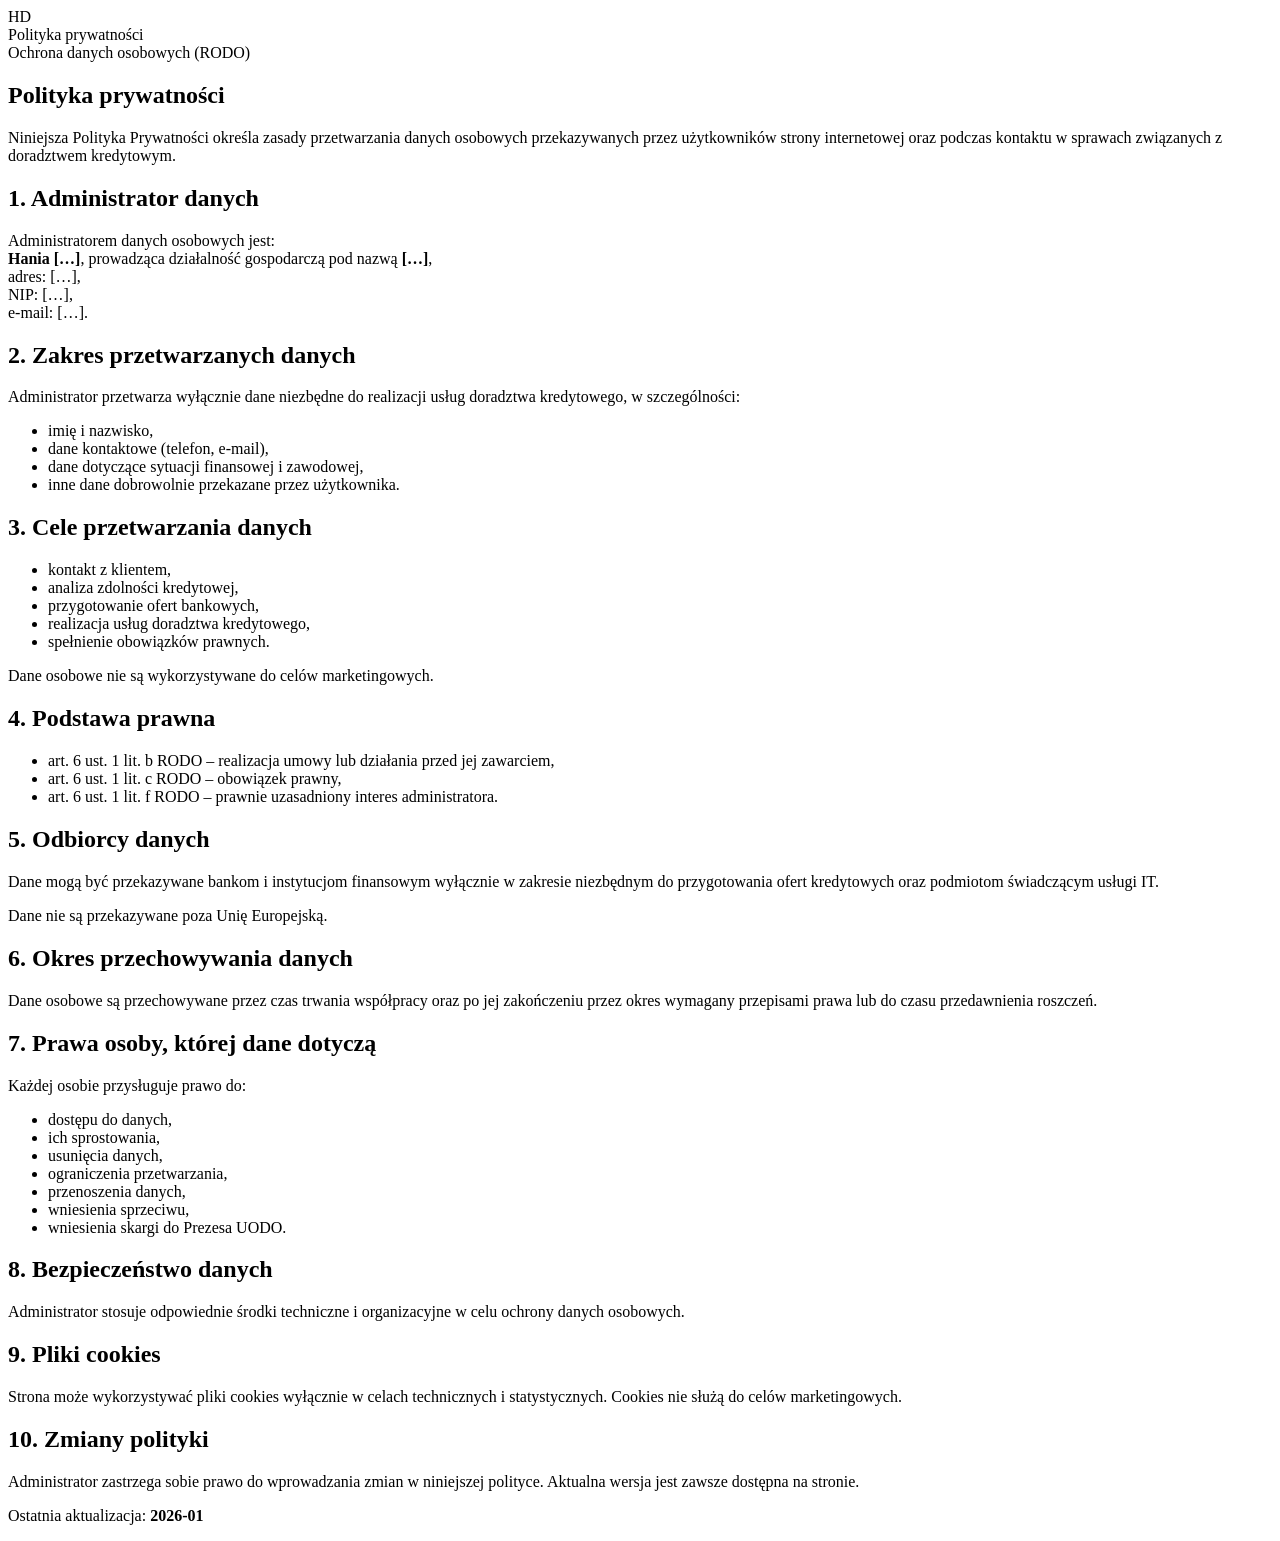
==== polityka-prywatnosci/index.html @ 4ecb26c8 "RODO! Create index.html polityka prywatności" ====
<!doctype html>
<html lang="pl">
<head>
  <meta charset="utf-8" />
  <title>Polityka prywatności</title>
  <meta name="viewport" content="width=device-width, initial-scale=1" />
  <meta name="robots" content="noindex, nofollow" />

  <!-- użyj tego samego CSS co reszta strony -->
  <link rel="stylesheet" href="/assets/style.css" />
</head>
<body>

  <header class="topbar">
    <div class="brand">
      <div class="logo">HD</div>
      <div>
        <div class="title">Polityka prywatności</div>
        <div class="subtitle">Ochrona danych osobowych (RODO)</div>
      </div>
    </div>
  </header>

  <main>
    <div class="shell">
      <section class="paper legal">

        <h1>Polityka prywatności</h1>

        <p>
          Niniejsza Polityka Prywatności określa zasady przetwarzania danych osobowych
          przekazywanych przez użytkowników strony internetowej oraz podczas kontaktu
          w sprawach związanych z doradztwem kredytowym.
        </p>

        <h2>1. Administrator danych</h2>
        <p>
          Administratorem danych osobowych jest:<br />
          <strong>Hania […]</strong>, prowadząca działalność gospodarczą pod nazwą
          <strong>[…]</strong>,<br />
          adres: […],<br />
          NIP: […],<br />
          e-mail: […].
        </p>

        <h2>2. Zakres przetwarzanych danych</h2>
        <p>Administrator przetwarza wyłącznie dane niezbędne do realizacji usług doradztwa kredytowego, w szczególności:</p>
        <ul>
          <li>imię i nazwisko,</li>
          <li>dane kontaktowe (telefon, e-mail),</li>
          <li>dane dotyczące sytuacji finansowej i zawodowej,</li>
          <li>inne dane dobrowolnie przekazane przez użytkownika.</li>
        </ul>

        <h2>3. Cele przetwarzania danych</h2>
        <ul>
          <li>kontakt z klientem,</li>
          <li>analiza zdolności kredytowej,</li>
          <li>przygotowanie ofert bankowych,</li>
          <li>realizacja usług doradztwa kredytowego,</li>
          <li>spełnienie obowiązków prawnych.</li>
        </ul>

        <p>
          Dane osobowe nie są wykorzystywane do celów marketingowych.
        </p>

        <h2>4. Podstawa prawna</h2>
        <ul>
          <li>art. 6 ust. 1 lit. b RODO – realizacja umowy lub działania przed jej zawarciem,</li>
          <li>art. 6 ust. 1 lit. c RODO – obowiązek prawny,</li>
          <li>art. 6 ust. 1 lit. f RODO – prawnie uzasadniony interes administratora.</li>
        </ul>

        <h2>5. Odbiorcy danych</h2>
        <p>
          Dane mogą być przekazywane bankom i instytucjom finansowym wyłącznie
          w zakresie niezbędnym do przygotowania ofert kredytowych oraz podmiotom
          świadczącym usługi IT.
        </p>
        <p>Dane nie są przekazywane poza Unię Europejską.</p>

        <h2>6. Okres przechowywania danych</h2>
        <p>
          Dane osobowe są przechowywane przez czas trwania współpracy oraz po jej zakończeniu
          przez okres wymagany przepisami prawa lub do czasu przedawnienia roszczeń.
        </p>

        <h2>7. Prawa osoby, której dane dotyczą</h2>
        <p>Każdej osobie przysługuje prawo do:</p>
        <ul>
          <li>dostępu do danych,</li>
          <li>ich sprostowania,</li>
          <li>usunięcia danych,</li>
          <li>ograniczenia przetwarzania,</li>
          <li>przenoszenia danych,</li>
          <li>wniesienia sprzeciwu,</li>
          <li>wniesienia skargi do Prezesa UODO.</li>
        </ul>

        <h2>8. Bezpieczeństwo danych</h2>
        <p>
          Administrator stosuje odpowiednie środki techniczne i organizacyjne
          w celu ochrony danych osobowych.
        </p>

        <h2>9. Pliki cookies</h2>
        <p>
          Strona może wykorzystywać pliki cookies wyłącznie w celach technicznych
          i statystycznych. Cookies nie służą do celów marketingowych.
        </p>

        <h2>10. Zmiany polityki</h2>
        <p>
          Administrator zastrzega sobie prawo do wprowadzania zmian w niniejszej polityce.
          Aktualna wersja jest zawsze dostępna na stronie.
        </p>

        <p class="muted small">
          Ostatnia aktualizacja: <strong>2026-01</strong>
        </p>

      </section>
    </div>
  </main>

</body>
</html>
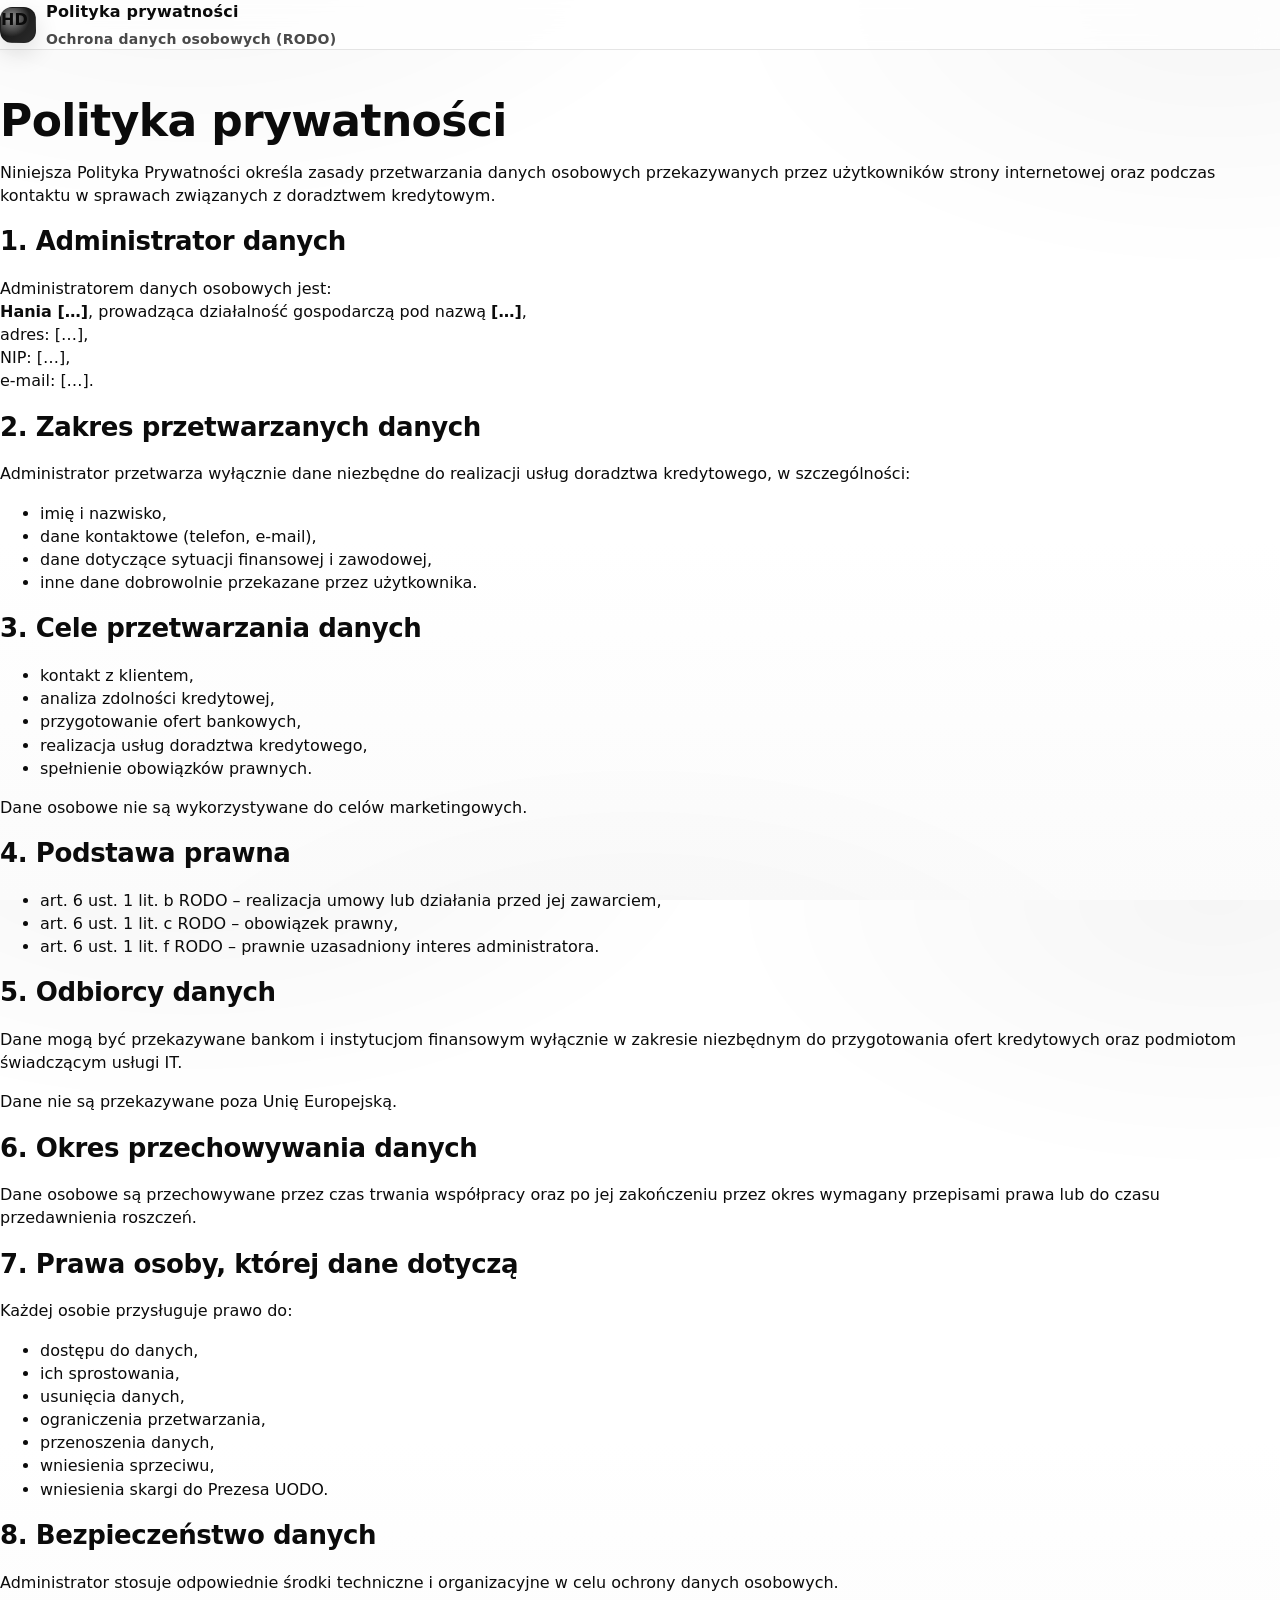
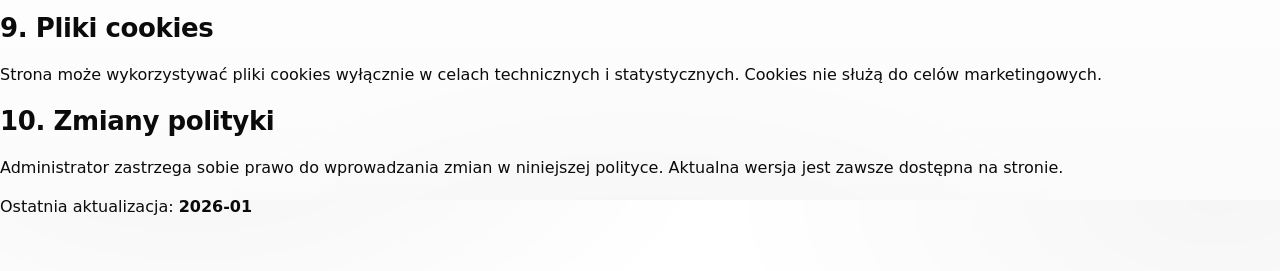
==== commit 9545139c: "Update index.html poprawiona ścieżka do style.css" ====
--- a/polityka-prywatnosci/index.html
+++ b/polityka-prywatnosci/index.html
@@ -7,7 +7,7 @@
   <meta name="robots" content="noindex, nofollow" />
 
   <!-- użyj tego samego CSS co reszta strony -->
-  <link rel="stylesheet" href="/assets/style.css" />
+  <link rel="stylesheet" href="../assets/css/style.css" />
 </head>
 <body>
 
--- a/assets/css/style.css
+++ b/assets/css/style.css
@@ -0,0 +1,520 @@
+:root{
+  --bg: #ffffff;
+  --surface: #ffffff;
+  --surface2: #f7f7f7;
+  --text: #0b0b0b;
+  --muted: #4a4a4a;
+  --line: rgba(0,0,0,.10);
+  --accent: #0b0b0b;      /* czarny akcent */
+  --accent2: #111111;     /* alternatywa akcentu */
+  --shadow: 0 18px 45px rgba(0,0,0,.10);
+  --shadow2: 0 10px 30px rgba(0,0,0,.08);
+  --radius: 18px;
+  --radius2: 26px;
+  --max: 1120px;
+}
+
+* { box-sizing: border-box; }
+html, body { height: 100%; }
+
+body{
+  margin: 0;
+  font-family: ui-sans-serif, system-ui, -apple-system, Segoe UI, Roboto, "Helvetica Neue", Arial, "Noto Sans", "Liberation Sans", sans-serif;
+  color: var(--text);
+  background:
+    radial-gradient(900px 500px at 15% -10%, rgba(0,0,0,.045), transparent 60%),
+    radial-gradient(900px 500px at 95% 0%, rgba(0,0,0,.035), transparent 55%),
+    radial-gradient(1000px 600px at 50% 120%, rgba(0,0,0,.03), transparent 55%),
+    linear-gradient(180deg, #ffffff 0%, #ffffff 60%, #fbfbfb 100%);
+  line-height: 1.45;
+}
+
+a { color: inherit; text-decoration: none; }
+a:hover { text-decoration: underline; }
+
+.container{ max-width: var(--max); margin: 0 auto; padding: 0 20px; }
+.row{ display: grid; gap: 22px; }
+.grid-2{ grid-template-columns: 1.15fr .85fr; }
+.grid-3{ grid-template-columns: repeat(3, 1fr); }
+.grid-4{ grid-template-columns: repeat(4, 1fr); }
+
+@media (max-width: 980px){
+  .grid-2, .grid-3, .grid-4 { grid-template-columns: 1fr; }
+}
+
+/* small helpers */
+.m0{ margin: 0; }
+.mt8{ margin-top: 8px; }
+.mt14{ margin-top: 14px; }
+.mt18{ margin-top: 18px; }
+.mb10{ margin-bottom: 10px; }
+.mb14{ margin-bottom: 14px; }
+.op75{ opacity: .75; }
+.gap12{ gap: 12px; }
+.center{ justify-content: center; }
+
+/* Header */
+header{
+  position: sticky;
+  top: 0;
+  z-index: 50;
+  background: rgba(255,255,255,.75);
+  backdrop-filter: blur(12px);
+  border-bottom: 1px solid var(--line);
+}
+
+.nav{
+  display:flex;
+  align-items:center;
+  justify-content:space-between;
+  padding: 14px 0;
+  gap: 16px;
+}
+
+.brand{
+  display:flex;
+  align-items:center;
+  gap: 10px;
+  font-weight: 800;
+  letter-spacing: .2px;
+}
+
+.logo{
+  width: 36px;
+  height: 36px;
+  border-radius: 12px;
+  background:
+    radial-gradient(circle at 30% 30%, rgba(255,255,255,.55), transparent 55%),
+    linear-gradient(135deg, #111111, #2b2b2b);
+  box-shadow: 0 10px 24px rgba(0,0,0,.12);
+  border: 1px solid rgba(0,0,0,.18);
+}
+
+.brand small{
+  display:block;
+  font-weight: 600;
+  color: var(--muted);
+  margin-top: 1px;
+}
+
+nav ul{
+  list-style:none;
+  display:flex;
+  gap: 14px;
+  padding:0;
+  margin:0;
+  align-items:center;
+  color: var(--muted);
+  font-weight: 650;
+}
+
+nav ul a{
+  padding: 10px 10px;
+  border-radius: 10px;
+}
+
+nav ul a:hover{
+  background: rgba(0,0,0,.045);
+  text-decoration:none;
+  color: var(--text);
+}
+
+.nav-actions{ display:flex; gap: 10px; align-items:center; }
+
+/* Buttons */
+.btn{
+  display:inline-flex;
+  align-items:center;
+  justify-content:center;
+  gap: 10px;
+  padding: 11px 14px;
+  border-radius: 14px;
+  border: 1px solid rgba(0,0,0,.14);
+  background: rgba(255,255,255,.75);
+  color: var(--text);
+  font-weight: 760;
+  cursor: pointer;
+  transition: transform .08s ease, background .15s ease, border-color .15s ease;
+  user-select:none;
+  white-space: nowrap;
+  box-shadow: 0 10px 24px rgba(0,0,0,.06);
+}
+
+.btn:hover{
+  background: rgba(0,0,0,.03);
+  border-color: rgba(0,0,0,.22);
+  text-decoration:none;
+}
+
+.btn:active{ transform: translateY(1px); }
+
+.btn-primary{
+  background: linear-gradient(180deg, #111111, #000000);
+  border-color: rgba(0,0,0,.35);
+  color: #ffffff;
+  box-shadow: 0 16px 40px rgba(0,0,0,.18);
+}
+
+.btn-primary:hover{ filter: brightness(1.03); }
+
+/* Pills / badges */
+.pill{
+  display:inline-flex;
+  align-items:center;
+  gap: 8px;
+  padding: 7px 10px;
+  border-radius: 999px;
+  border: 1px solid rgba(0,0,0,.12);
+  background: rgba(0,0,0,.03);
+  color: var(--muted);
+  font-weight: 700;
+  font-size: 12px;
+}
+
+.dot{
+  width: 8px; height: 8px; border-radius: 99px;
+  background: #111;
+  box-shadow: 0 0 0 4px rgba(0,0,0,.08);
+}
+
+/* Hero */
+.hero{ padding: 48px 0 26px; }
+
+.hero-card{
+  border: 1px solid rgba(0,0,0,.10);
+  border-radius: var(--radius2);
+  background:
+    radial-gradient(900px 420px at 5% 0%, rgba(0,0,0,.04), transparent 60%),
+    radial-gradient(900px 420px at 90% 0%, rgba(0,0,0,.03), transparent 55%),
+    rgba(255,255,255,.90);
+  box-shadow: var(--shadow);
+  overflow: hidden;
+}
+
+.hero-inner{ padding: 34px; }
+
+@media (max-width: 980px){
+  .hero-inner{ padding: 22px; }
+  nav ul{ display:none; }
+}
+
+h1{
+  margin: 12px 0 10px;
+  font-size: 44px;
+  line-height: 1.05;
+  letter-spacing: -0.6px;
+}
+
+@media (max-width: 980px){
+  h1{ font-size: 34px; }
+}
+
+.lead{
+  color: var(--muted);
+  font-size: 16px;
+  max-width: 60ch;
+  margin: 0 0 18px;
+}
+
+.hero-actions{ display:flex; gap: 12px; flex-wrap: wrap; margin-top: 18px; }
+
+.hero-badges{
+  margin-top: 18px;
+  display:flex;
+  gap: 10px;
+  flex-wrap: wrap;
+  align-items:center;
+  color: var(--muted);
+  font-weight: 650;
+  font-size: 13px;
+}
+
+.hero-badges span{
+  display:inline-flex;
+  gap: 8px;
+  align-items:center;
+  padding: 8px 10px;
+  border-radius: 999px;
+  border: 1px solid rgba(0,0,0,.10);
+  background: rgba(0,0,0,.02);
+}
+
+.check{
+  width: 18px; height: 18px; border-radius: 7px;
+  background: rgba(0,0,0,.08);
+  border: 1px solid rgba(0,0,0,.14);
+  display:inline-grid; place-items:center;
+  font-size: 12px;
+  color: #111;
+}
+
+.hero-side{ padding: 24px 24px 24px 0; }
+
+@media (max-width: 980px){
+  .hero-side{ padding: 0 22px 22px; }
+}
+
+.statcard{
+  border-radius: var(--radius);
+  border: 1px solid rgba(0,0,0,.10);
+  background: rgba(255,255,255,.85);
+  padding: 18px;
+  box-shadow: var(--shadow2);
+}
+
+.statgrid{
+  display:grid;
+  grid-template-columns: repeat(2, 1fr);
+  gap: 12px;
+  margin-top: 12px;
+}
+
+.stat{
+  border-radius: 16px;
+  border: 1px solid rgba(0,0,0,.10);
+  background: rgba(0,0,0,.02);
+  padding: 14px;
+}
+
+.stat b{
+  display:block;
+  font-size: 22px;
+  letter-spacing: -0.2px;
+  margin-bottom: 3px;
+}
+
+.stat span{ color: var(--muted); font-weight: 650; font-size: 13px; }
+
+.note{
+  color: var(--muted);
+  font-size: 13px;
+  margin-top: 12px;
+}
+
+/* Sections */
+section{ padding: 36px 0; }
+
+.section-title{
+  display:flex;
+  align-items:flex-end;
+  justify-content:space-between;
+  gap: 16px;
+  margin-bottom: 16px;
+}
+
+h2{
+  margin: 0;
+  font-size: 26px;
+  letter-spacing: -0.4px;
+}
+
+.subtitle{
+  color: var(--muted);
+  max-width: 62ch;
+  margin: 6px 0 0;
+  font-size: 14px;
+  font-weight: 600;
+}
+
+.card{
+  border-radius: var(--radius);
+  border: 1px solid rgba(0,0,0,.10);
+  background: rgba(255,255,255,.88);
+  padding: 18px;
+  box-shadow: var(--shadow2);
+}
+
+.card h3{
+  margin: 0 0 8px;
+  font-size: 16px;
+  letter-spacing: -0.2px;
+}
+
+.card p{
+  margin: 0;
+  color: var(--muted);
+  font-size: 14px;
+}
+
+/* Trust strip */
+.trust{ padding-top: 18px; }
+
+.trust-strip{
+  display:grid;
+  grid-template-columns: repeat(4, 1fr);
+  gap: 12px;
+}
+
+@media (max-width: 980px){
+  .trust-strip{ grid-template-columns: 1fr; }
+}
+
+.trust-item{
+  border-radius: 16px;
+  border: 1px solid rgba(0,0,0,.10);
+  background: rgba(0,0,0,.02);
+  padding: 14px;
+  display:flex;
+  gap: 12px;
+  align-items:flex-start;
+}
+
+.icon{
+  width: 40px; height: 40px;
+  border-radius: 14px;
+  display:grid; place-items:center;
+  border: 1px solid rgba(0,0,0,.10);
+  background: rgba(255,255,255,.9);
+  font-size: 18px;
+}
+
+.trust-item b{ display:block; margin-bottom: 2px; }
+.trust-item span{ color: var(--muted); font-size: 13px; font-weight: 600; }
+
+/* Steps */
+.steps{ counter-reset: step; }
+
+.step{
+  position: relative;
+  padding-left: 48px;
+}
+
+.step::before{
+  counter-increment: step;
+  content: counter(step);
+  position:absolute;
+  left: 0; top: 0;
+  width: 34px; height: 34px;
+  border-radius: 14px;
+  display:grid; place-items:center;
+  font-weight: 850;
+  color: #fff;
+  background: linear-gradient(180deg, #111111, #000000);
+  border: 1px solid rgba(0,0,0,.20);
+  box-shadow: 0 16px 35px rgba(0,0,0,.12);
+}
+
+/* Booking */
+.booking-wrap{
+  display:grid;
+  grid-template-columns: 1.1fr .9fr;
+  gap: 18px;
+  align-items: start;
+}
+
+@media (max-width: 980px){
+  .booking-wrap{ grid-template-columns: 1fr; }
+}
+
+.embed{
+  min-height: 520px;
+  border-radius: var(--radius);
+  border: 1px dashed rgba(0,0,0,.25);
+  background: rgba(0,0,0,.02);
+  display:grid;
+  place-items:center;
+  padding: 18px;
+  color: var(--muted);
+  text-align:center;
+}
+
+.embed-title{
+  font-weight: 850;
+  color: var(--text);
+  font-size: 18px;
+  margin-top: 6px;
+}
+
+.embed-sub{ margin-top: 8px; }
+
+.embed-code{
+  display:block;
+  background: rgba(255,255,255,.85);
+  border: 1px solid rgba(0,0,0,.12);
+  padding: 10px 12px;
+  border-radius: 12px;
+  margin-top: 10px;
+  color: var(--text);
+  overflow:auto;
+  max-width: 100%;
+  text-align:left;
+  font-size: 12px;
+}
+
+/* Lists */
+.list{
+  margin: 0;
+  padding-left: 18px;
+  color: var(--muted);
+  font-size: 14px;
+}
+
+.list li{ margin: 7px 0; }
+
+.list .highlight {
+  font-weight: 600;
+  color: var(--accent, #111);
+}
+
+.hr{
+  border:0;
+  border-top: 1px solid var(--line);
+  margin: 16px 0;
+}
+
+.inline-actions{
+  margin-top:16px;
+  display:flex;
+  gap: 10px;
+  flex-wrap: wrap;
+}
+
+/* FAQ */
+details{
+  border-radius: 16px;
+  border: 1px solid rgba(0,0,0,.10);
+  background: rgba(0,0,0,.02);
+  padding: 14px;
+}
+
+summary{
+  cursor: pointer;
+  font-weight: 820;
+  list-style: none;
+}
+
+summary::-webkit-details-marker{ display:none; }
+details p{ margin: 10px 0 0; color: var(--muted); font-size: 14px; }
+
+/* Footer */
+footer{
+  border-top: 1px solid var(--line);
+  padding: 30px 0 40px;
+  color: var(--muted);
+}
+
+.footer-grid{
+  display:grid;
+  grid-template-columns: 1.2fr .8fr 1fr;
+  gap: 16px;
+}
+
+@media (max-width: 980px){
+  .footer-grid{ grid-template-columns: 1fr; }
+}
+
+.footer-grid b{ color: var(--text); }
+.tiny{ font-size: 12px; opacity: .95; line-height: 1.45; }
+
+.mutedlink{ color: var(--muted); }
+.mutedlink:hover{ color: var(--text); text-decoration:none; }
+
+/* "To top" */
+.top{
+  position: fixed;
+  right: 16px;
+  bottom: 16px;
+  display:none;
+}
+
+.top.show{ display:inline-flex; }
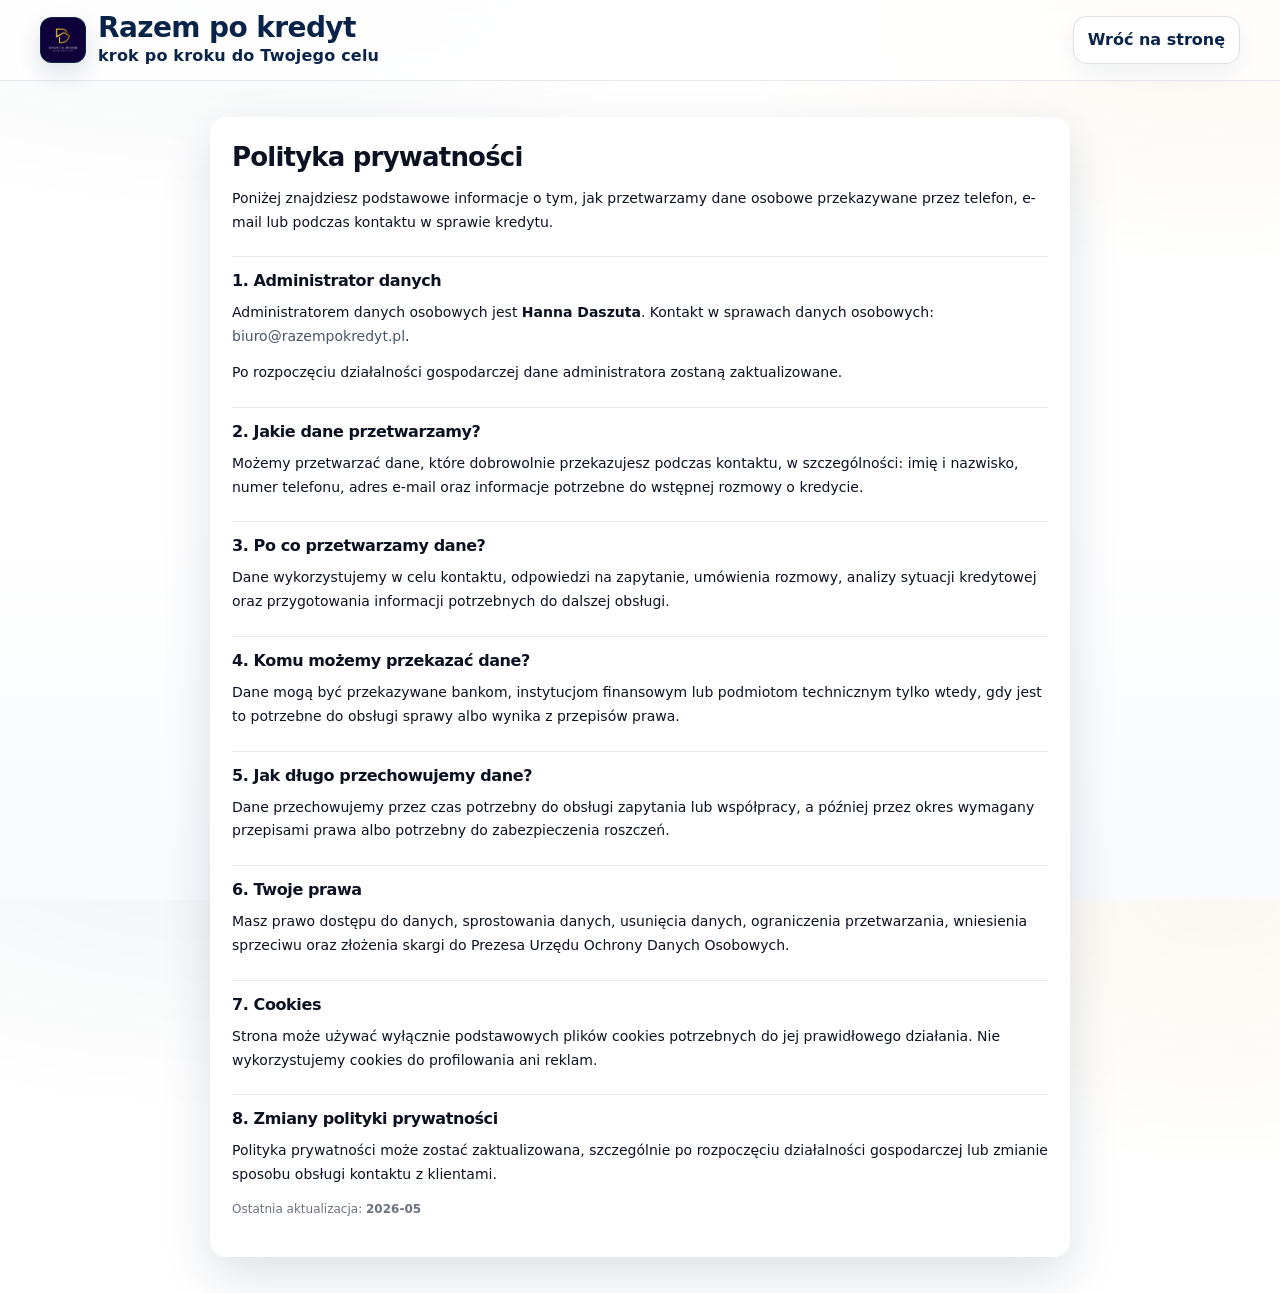
==== commit 18ad3c7e: "Update privacy policy title and content" ====
--- a/polityka-prywatnosci/index.html
+++ b/polityka-prywatnosci/index.html
@@ -2,127 +2,107 @@
 <html lang="pl">
 <head>
   <meta charset="utf-8" />
-  <title>Polityka prywatności</title>
+  <title>Polityka prywatności | Razem po kredyt</title>
   <meta name="viewport" content="width=device-width, initial-scale=1" />
   <meta name="robots" content="noindex, nofollow" />
 
-  <!-- użyj tego samego CSS co reszta strony -->
   <link rel="stylesheet" href="../assets/css/style.css" />
 </head>
+
 <body>
+<header>
+  <div class="container">
+    <div class="nav">
+      <a class="brand" href="../" aria-label="Powrót na stronę główną">
+        <img src="../assets/logoJPG.jpg" alt="Razem po kredyt" class="logo" />
+        <div class="brand-copy">
+          <span class="brand-name">Razem po kredyt</span>
+          <small>krok po kroku do Twojego celu</small>
+        </div>
+      </a>
 
-  <header class="topbar">
-    <div class="brand">
-      <div class="logo">HD</div>
-      <div>
-        <div class="title">Polityka prywatności</div>
-        <div class="subtitle">Ochrona danych osobowych (RODO)</div>
+      <div class="nav-actions">
+        <a class="btn" href="../">Wróć na stronę</a>
       </div>
     </div>
-  </header>
+  </div>
+</header>
 
-  <main>
-    <div class="shell">
-      <section class="paper legal">
+<main>
+  <section>
+    <div class="container">
+      <div class="legal paper">
 
         <h1>Polityka prywatności</h1>
 
         <p>
-          Niniejsza Polityka Prywatności określa zasady przetwarzania danych osobowych
-          przekazywanych przez użytkowników strony internetowej oraz podczas kontaktu
-          w sprawach związanych z doradztwem kredytowym.
+          Poniżej znajdziesz podstawowe informacje o tym, jak przetwarzamy dane osobowe
+          przekazywane przez telefon, e-mail lub podczas kontaktu w sprawie kredytu.
         </p>
 
         <h2>1. Administrator danych</h2>
         <p>
-          Administratorem danych osobowych jest:<br />
-          <strong>Hania […]</strong>, prowadząca działalność gospodarczą pod nazwą
-          <strong>[…]</strong>,<br />
-          adres: […],<br />
-          NIP: […],<br />
-          e-mail: […].
+          Administratorem danych osobowych jest <strong>Hanna Daszuta</strong>.
+          Kontakt w sprawach danych osobowych:
+          <a class="mutedlink" href="mailto:biuro@razempokredyt.pl">biuro@razempokredyt.pl</a>.
         </p>
 
-        <h2>2. Zakres przetwarzanych danych</h2>
-        <p>Administrator przetwarza wyłącznie dane niezbędne do realizacji usług doradztwa kredytowego, w szczególności:</p>
-        <ul>
-          <li>imię i nazwisko,</li>
-          <li>dane kontaktowe (telefon, e-mail),</li>
-          <li>dane dotyczące sytuacji finansowej i zawodowej,</li>
-          <li>inne dane dobrowolnie przekazane przez użytkownika.</li>
-        </ul>
-
-        <h2>3. Cele przetwarzania danych</h2>
-        <ul>
-          <li>kontakt z klientem,</li>
-          <li>analiza zdolności kredytowej,</li>
-          <li>przygotowanie ofert bankowych,</li>
-          <li>realizacja usług doradztwa kredytowego,</li>
-          <li>spełnienie obowiązków prawnych.</li>
-        </ul>
-
         <p>
-          Dane osobowe nie są wykorzystywane do celów marketingowych.
+          Po rozpoczęciu działalności gospodarczej dane administratora zostaną zaktualizowane.
         </p>
 
-        <h2>4. Podstawa prawna</h2>
-        <ul>
-          <li>art. 6 ust. 1 lit. b RODO – realizacja umowy lub działania przed jej zawarciem,</li>
-          <li>art. 6 ust. 1 lit. c RODO – obowiązek prawny,</li>
-          <li>art. 6 ust. 1 lit. f RODO – prawnie uzasadniony interes administratora.</li>
-        </ul>
-
-        <h2>5. Odbiorcy danych</h2>
+        <h2>2. Jakie dane przetwarzamy?</h2>
         <p>
-          Dane mogą być przekazywane bankom i instytucjom finansowym wyłącznie
-          w zakresie niezbędnym do przygotowania ofert kredytowych oraz podmiotom
-          świadczącym usługi IT.
-        </p>
-        <p>Dane nie są przekazywane poza Unię Europejską.</p>
-
-        <h2>6. Okres przechowywania danych</h2>
-        <p>
-          Dane osobowe są przechowywane przez czas trwania współpracy oraz po jej zakończeniu
-          przez okres wymagany przepisami prawa lub do czasu przedawnienia roszczeń.
+          Możemy przetwarzać dane, które dobrowolnie przekazujesz podczas kontaktu,
+          w szczególności: imię i nazwisko, numer telefonu, adres e-mail oraz informacje
+          potrzebne do wstępnej rozmowy o kredycie.
         </p>
 
-        <h2>7. Prawa osoby, której dane dotyczą</h2>
-        <p>Każdej osobie przysługuje prawo do:</p>
-        <ul>
-          <li>dostępu do danych,</li>
-          <li>ich sprostowania,</li>
-          <li>usunięcia danych,</li>
-          <li>ograniczenia przetwarzania,</li>
-          <li>przenoszenia danych,</li>
-          <li>wniesienia sprzeciwu,</li>
-          <li>wniesienia skargi do Prezesa UODO.</li>
-        </ul>
-
-        <h2>8. Bezpieczeństwo danych</h2>
+        <h2>3. Po co przetwarzamy dane?</h2>
         <p>
-          Administrator stosuje odpowiednie środki techniczne i organizacyjne
-          w celu ochrony danych osobowych.
+          Dane wykorzystujemy w celu kontaktu, odpowiedzi na zapytanie, umówienia rozmowy,
+          analizy sytuacji kredytowej oraz przygotowania informacji potrzebnych do dalszej obsługi.
         </p>
 
-        <h2>9. Pliki cookies</h2>
+        <h2>4. Komu możemy przekazać dane?</h2>
         <p>
-          Strona może wykorzystywać pliki cookies wyłącznie w celach technicznych
-          i statystycznych. Cookies nie służą do celów marketingowych.
+          Dane mogą być przekazywane bankom, instytucjom finansowym lub podmiotom technicznym
+          tylko wtedy, gdy jest to potrzebne do obsługi sprawy albo wynika z przepisów prawa.
         </p>
 
-        <h2>10. Zmiany polityki</h2>
+        <h2>5. Jak długo przechowujemy dane?</h2>
         <p>
-          Administrator zastrzega sobie prawo do wprowadzania zmian w niniejszej polityce.
-          Aktualna wersja jest zawsze dostępna na stronie.
+          Dane przechowujemy przez czas potrzebny do obsługi zapytania lub współpracy,
+          a później przez okres wymagany przepisami prawa albo potrzebny do zabezpieczenia roszczeń.
+        </p>
+
+        <h2>6. Twoje prawa</h2>
+        <p>
+          Masz prawo dostępu do danych, sprostowania danych, usunięcia danych,
+          ograniczenia przetwarzania, wniesienia sprzeciwu oraz złożenia skargi
+          do Prezesa Urzędu Ochrony Danych Osobowych.
+        </p>
+
+        <h2>7. Cookies</h2>
+        <p>
+          Strona może używać wyłącznie podstawowych plików cookies potrzebnych do jej prawidłowego
+          działania. Nie wykorzystujemy cookies do profilowania ani reklam.
+        </p>
+
+        <h2>8. Zmiany polityki prywatności</h2>
+        <p>
+          Polityka prywatności może zostać zaktualizowana, szczególnie po rozpoczęciu działalności
+          gospodarczej lub zmianie sposobu obsługi kontaktu z klientami.
         </p>
 
         <p class="muted small">
-          Ostatnia aktualizacja: <strong>2026-01</strong>
+          Ostatnia aktualizacja: <strong>2026-05</strong>
         </p>
 
-      </section>
+      </div>
     </div>
-  </main>
+  </section>
+</main>
 
 </body>
 </html>
--- a/assets/css/style.css
+++ b/assets/css/style.css
@@ -1,17 +1,22 @@
 :root{
   --bg: #ffffff;
   --surface: #ffffff;
-  --surface2: #f7f7f7;
-  --text: #0b0b0b;
-  --muted: #4a4a4a;
-  --line: rgba(0,0,0,.10);
-  --accent: #0b0b0b;      /* czarny akcent */
-  --accent2: #111111;     /* alternatywa akcentu */
-  --shadow: 0 18px 45px rgba(0,0,0,.10);
-  --shadow2: 0 10px 30px rgba(0,0,0,.08);
+  --surface2: #f8fafc;
+  --text: #0f172a;
+  --muted: #475569;
+  --line: rgba(10,36,73,.12);
+
+  --accent: #0a2449;
+  --accent2: #c8a646;
+  --accent-soft: rgba(10,36,73,.06);
+  --accent-soft-2: rgba(200,166,70,.10);
+
+  --shadow: 0 18px 45px rgba(10,36,73,.10);
+  --shadow2: 0 10px 30px rgba(10,36,73,.08);
+
   --radius: 18px;
   --radius2: 26px;
-  --max: 1120px;
+  --max: 1240px;
 }
 
 * { box-sizing: border-box; }
@@ -22,10 +27,10 @@
   font-family: ui-sans-serif, system-ui, -apple-system, Segoe UI, Roboto, "Helvetica Neue", Arial, "Noto Sans", "Liberation Sans", sans-serif;
   color: var(--text);
   background:
-    radial-gradient(900px 500px at 15% -10%, rgba(0,0,0,.045), transparent 60%),
-    radial-gradient(900px 500px at 95% 0%, rgba(0,0,0,.035), transparent 55%),
-    radial-gradient(1000px 600px at 50% 120%, rgba(0,0,0,.03), transparent 55%),
-    linear-gradient(180deg, #ffffff 0%, #ffffff 60%, #fbfbfb 100%);
+    radial-gradient(900px 500px at 15% -10%, rgba(10,36,73,.06), transparent 60%),
+    radial-gradient(900px 500px at 95% 0%, rgba(200,166,70,.08), transparent 55%),
+    radial-gradient(1000px 600px at 50% 120%, rgba(10,36,73,.04), transparent 55%),
+    linear-gradient(180deg, #ffffff 0%, #ffffff 58%, #f8fafc 100%);
   line-height: 1.45;
 }
 
@@ -34,7 +39,7 @@
 
 .container{ max-width: var(--max); margin: 0 auto; padding: 0 20px; }
 .row{ display: grid; gap: 22px; }
-.grid-2{ grid-template-columns: 1.15fr .85fr; }
+.grid-2{ grid-template-columns: minmax(0, 1.18fr) minmax(340px, .82fr); }
 .grid-3{ grid-template-columns: repeat(3, 1fr); }
 .grid-4{ grid-template-columns: repeat(4, 1fr); }
 
@@ -58,9 +63,9 @@
   position: sticky;
   top: 0;
   z-index: 50;
-  background: rgba(255,255,255,.75);
+  background: rgba(255,255,255,.82);
   backdrop-filter: blur(12px);
-  border-bottom: 1px solid var(--line);
+  border-bottom: 1px solid rgba(10,36,73,.10);
 }
 
 .nav{
@@ -74,52 +79,91 @@
 .brand{
   display:flex;
   align-items:center;
-  gap: 10px;
-  font-weight: 800;
+  gap: 12px;
+  font-weight: 600;
   letter-spacing: .2px;
+  min-width: 0;
+  flex-shrink: 0;
 }
 
 .logo{
-  width: 36px;
-  height: 36px;
+  width: 46px;
+  height: 46px;
+  object-fit: cover;
   border-radius: 12px;
-  background:
-    radial-gradient(circle at 30% 30%, rgba(255,255,255,.55), transparent 55%),
-    linear-gradient(135deg, #111111, #2b2b2b);
-  box-shadow: 0 10px 24px rgba(0,0,0,.12);
-  border: 1px solid rgba(0,0,0,.18);
+  box-shadow: 0 10px 24px rgba(10,36,73,.14);
+  border: 1px solid rgba(10,36,73,.10);
+  background: #0a2449;
+  flex-shrink: 0;
+}
+
+.brand-copy{
+  display:flex;
+  flex-direction:column;
+  min-width: 0;
+}
+
+.brand-name{
+  font-size: 28px;
+  line-height: 1;
+  font-weight: 600;
+  letter-spacing: -0.6px;
+  color: var(--accent);
 }
 
 .brand small{
   display:block;
+  font-size: 16px;
+  line-height: 1.25;
+  max-width: 460px;
+  color: var(--accent);
+  opacity: 1;
   font-weight: 600;
-  color: var(--muted);
-  margin-top: 1px;
+  margin-top: 4px;
+}
+
+.nav nav{
+  flex: 1;
+  display: flex;
+  justify-content: center;
+  min-width: 0;
 }
 
 nav ul{
   list-style:none;
   display:flex;
-  gap: 14px;
+  gap: 6px;
   padding:0;
   margin:0;
   align-items:center;
   color: var(--muted);
   font-weight: 650;
+  flex-wrap: nowrap;
 }
 
 nav ul a{
-  padding: 10px 10px;
+  padding: 8px 8px;
   border-radius: 10px;
 }
 
 nav ul a:hover{
-  background: rgba(0,0,0,.045);
+  background: rgba(10,36,73,.06);
   text-decoration:none;
-  color: var(--text);
-}
-
-.nav-actions{ display:flex; gap: 10px; align-items:center; }
+  color: var(--accent);
+}
+
+.nav-actions{
+  display:flex;
+  gap: 10px;
+  align-items:center;
+  flex-shrink: 0;
+}
+
+@media (max-width: 980px){
+  nav ul{ display:none; }
+  .brand-name{ font-size: 22px; }
+  .brand small{ font-size: 14px; max-width: 260px; }
+}
 
 /* Buttons */
 .btn{
@@ -129,33 +173,41 @@
   gap: 10px;
   padding: 11px 14px;
   border-radius: 14px;
-  border: 1px solid rgba(0,0,0,.14);
-  background: rgba(255,255,255,.75);
-  color: var(--text);
+  border: 1px solid rgba(10,36,73,.14);
+  background: rgba(255,255,255,.82);
+  color: var(--accent);
   font-weight: 760;
   cursor: pointer;
-  transition: transform .08s ease, background .15s ease, border-color .15s ease;
+  transition: transform .08s ease, background .15s ease, border-color .15s ease, box-shadow .15s ease;
   user-select:none;
   white-space: nowrap;
-  box-shadow: 0 10px 24px rgba(0,0,0,.06);
-}
-
-.btn:hover{
-  background: rgba(0,0,0,.03);
-  border-color: rgba(0,0,0,.22);
+  box-shadow: 0 10px 24px rgba(10,36,73,.06);
+}
+
+.btn:hover:not(.btn-primary){
+  background: rgba(10,36,73,.04);
+  border-color: rgba(10,36,73,.25);
   text-decoration:none;
 }
 
-.btn:active{ transform: translateY(1px); }
+.btn:active{
+  transform: translateY(1px);
+}
 
 .btn-primary{
-  background: linear-gradient(180deg, #111111, #000000);
-  border-color: rgba(0,0,0,.35);
+  background: linear-gradient(180deg, #12325f, #0a2449);
+  border-color: rgba(10,36,73,.45);
   color: #ffffff;
-  box-shadow: 0 16px 40px rgba(0,0,0,.18);
-}
-
-.btn-primary:hover{ filter: brightness(1.03); }
+  box-shadow: 0 16px 40px rgba(10,36,73,.22);
+}
+
+.btn-primary:hover{
+  background: linear-gradient(180deg, #1a4276, #0d2d59);
+  border-color: rgba(10,36,73,.45);
+  color: #ffffff;
+  box-shadow: 0 16px 40px rgba(10,36,73,.22);
+  text-decoration:none;
+}
 
 /* Pills / badges */
 .pill{
@@ -164,59 +216,87 @@
   gap: 8px;
   padding: 7px 10px;
   border-radius: 999px;
-  border: 1px solid rgba(0,0,0,.12);
-  background: rgba(0,0,0,.03);
-  color: var(--muted);
+  border: 1px solid rgba(10,36,73,.12);
+  background: rgba(10,36,73,.04);
+  color: var(--accent);
   font-weight: 700;
   font-size: 12px;
 }
 
 .dot{
-  width: 8px; height: 8px; border-radius: 99px;
-  background: #111;
-  box-shadow: 0 0 0 4px rgba(0,0,0,.08);
+  width: 8px;
+  height: 8px;
+  border-radius: 99px;
+  background: var(--accent2);
+  box-shadow: 0 0 0 4px rgba(200,166,70,.14);
 }
 
 /* Hero */
-.hero{ padding: 48px 0 26px; }
+.hero{
+  padding: 48px 0 26px;
+}
 
 .hero-card{
-  border: 1px solid rgba(0,0,0,.10);
+  border: 1px solid rgba(10,36,73,.10);
   border-radius: var(--radius2);
   background:
-    radial-gradient(900px 420px at 5% 0%, rgba(0,0,0,.04), transparent 60%),
-    radial-gradient(900px 420px at 90% 0%, rgba(0,0,0,.03), transparent 55%),
-    rgba(255,255,255,.90);
+    radial-gradient(900px 420px at 5% 0%, rgba(10,36,73,.05), transparent 60%),
+    radial-gradient(900px 420px at 90% 0%, rgba(200,166,70,.08), transparent 55%),
+    rgba(255,255,255,.92);
   box-shadow: var(--shadow);
   overflow: hidden;
 }
 
-.hero-inner{ padding: 34px; }
+.hero-grid,
+.hero-inner,
+.hero-side{
+  min-width: 0;
+}
+
+.hero-inner{
+  padding: 38px 42px;
+}
 
 @media (max-width: 980px){
   .hero-inner{ padding: 22px; }
-  nav ul{ display:none; }
 }
 
 h1{
   margin: 12px 0 10px;
-  font-size: 44px;
-  line-height: 1.05;
-  letter-spacing: -0.6px;
+  font-size: 48px;
+  font-weight: 600;
+  line-height: 1.02;
+  letter-spacing: -0.8px;
+  max-width: 17ch;
 }
 
 @media (max-width: 980px){
-  h1{ font-size: 34px; }
+  h1{
+    font-size: 38px;
+    max-width: none;
+  }
 }
 
 .lead{
   color: var(--muted);
-  font-size: 16px;
-  max-width: 60ch;
+  font-size: 17px;
+  max-width: 62ch;
   margin: 0 0 18px;
 }
 
-.hero-actions{ display:flex; gap: 12px; flex-wrap: wrap; margin-top: 18px; }
+.hero-actions{
+  display:flex;
+  gap: 12px;
+  flex-wrap: wrap;
+  margin-top: 18px;
+}
+
+.hero-microcopy{
+  margin: 12px 0 0;
+  color: var(--muted);
+  font-size: 13px;
+  font-weight: 600;
+}
 
 .hero-badges{
   margin-top: 18px;
@@ -235,64 +315,118 @@
   align-items:center;
   padding: 8px 10px;
   border-radius: 999px;
-  border: 1px solid rgba(0,0,0,.10);
-  background: rgba(0,0,0,.02);
+  border: 1px solid rgba(10,36,73,.10);
+  background: rgba(10,36,73,.025);
 }
 
 .check{
-  width: 18px; height: 18px; border-radius: 7px;
-  background: rgba(0,0,0,.08);
-  border: 1px solid rgba(0,0,0,.14);
-  display:inline-grid; place-items:center;
+  width: 18px;
+  height: 18px;
+  border-radius: 7px;
+  background: rgba(200,166,70,.16);
+  border: 1px solid rgba(200,166,70,.26);
+  display:inline-grid;
+  place-items:center;
   font-size: 12px;
-  color: #111;
-}
-
-.hero-side{ padding: 24px 24px 24px 0; }
+  color: var(--accent);
+}
+
+.hero-side{
+  padding: 28px 28px 28px 0;
+}
 
 @media (max-width: 980px){
   .hero-side{ padding: 0 22px 22px; }
 }
 
-.statcard{
-  border-radius: var(--radius);
-  border: 1px solid rgba(0,0,0,.10);
-  background: rgba(255,255,255,.85);
+/* Hero side panel */
+.hero-side-panel{
+  display:flex;
+  flex-direction:column;
+  gap: 16px;
   padding: 18px;
+  border-radius: 22px;
+  border: 1px solid rgba(10,36,73,.10);
+  background: linear-gradient(180deg, rgba(255,255,255,.96), rgba(10,36,73,.03));
   box-shadow: var(--shadow2);
 }
 
-.statgrid{
+.hero-trust-mini{
+  display:flex;
+  flex-wrap: wrap;
+  gap: 8px;
+}
+
+.hero-trust-mini span{
+  font-size: 12px;
+  padding: 7px 11px;
+  border-radius: 999px;
+  background: rgba(255,255,255,.88);
+  border: 1px solid rgba(10,36,73,.10);
+  color: var(--accent);
+  font-weight: 700;
+}
+
+.hero-panel-head h3{
+  margin: 0 0 6px;
+  font-size: 18px;
+  color: var(--accent);
+}
+
+.hero-panel-head p{
+  margin: 0;
+  color: var(--muted);
+  font-size: 14px;
+  line-height: 1.6;
+}
+
+.hero-stats-grid{
   display:grid;
   grid-template-columns: repeat(2, 1fr);
   gap: 12px;
-  margin-top: 12px;
-}
-
-.stat{
+}
+
+.hero-stat{
+  min-height: 96px;
+  border-radius: 18px;
+  border: 1px solid rgba(10,36,73,.10);
+  background: rgba(255,255,255,.86);
+  padding: 18px 16px;
+  display:flex;
+  flex-direction:column;
+  justify-content:center;
+}
+
+.hero-stat b{
+  display:block;
+  font-size: 20px;
+  line-height: 1.1;
+  letter-spacing: -0.2px;
+  margin-bottom: 6px;
+  color: var(--accent);
+}
+
+.hero-stat span{
+  color: var(--muted);
+  font-weight: 650;
+  font-size: 13px;
+}
+
+.hero-panel-note{
+  padding: 14px 16px;
   border-radius: 16px;
-  border: 1px solid rgba(0,0,0,.10);
-  background: rgba(0,0,0,.02);
-  padding: 14px;
-}
-
-.stat b{
-  display:block;
-  font-size: 22px;
-  letter-spacing: -0.2px;
-  margin-bottom: 3px;
-}
-
-.stat span{ color: var(--muted); font-weight: 650; font-size: 13px; }
-
-.note{
-  color: var(--muted);
-  font-size: 13px;
-  margin-top: 12px;
+  border: 1px solid rgba(10,36,73,.10);
+  background: rgba(10,36,73,.04);
+  color: var(--accent);
+  font-size: 14px;
+  font-weight: 700;
+  line-height: 1.5;
 }
 
 /* Sections */
-section{ padding: 36px 0; }
+section{
+  padding: 36px 0;
+}
 
 .section-title{
   display:flex;
@@ -316,10 +450,15 @@
   font-weight: 600;
 }
 
+.section-title h2,
+.card h3{
+  color: var(--accent);
+}
+
 .card{
   border-radius: var(--radius);
-  border: 1px solid rgba(0,0,0,.10);
-  background: rgba(255,255,255,.88);
+  border: 1px solid rgba(10,36,73,.10);
+  background: rgba(255,255,255,.90);
   padding: 18px;
   box-shadow: var(--shadow2);
 }
@@ -337,7 +476,9 @@
 }
 
 /* Trust strip */
-.trust{ padding-top: 18px; }
+.trust{
+  padding-top: 18px;
+}
 
 .trust-strip{
   display:grid;
@@ -351,8 +492,8 @@
 
 .trust-item{
   border-radius: 16px;
-  border: 1px solid rgba(0,0,0,.10);
-  background: rgba(0,0,0,.02);
+  border: 1px solid rgba(10,36,73,.10);
+  background: linear-gradient(180deg, rgba(255,255,255,.96), rgba(10,36,73,.02));
   padding: 14px;
   display:flex;
   gap: 12px;
@@ -360,19 +501,31 @@
 }
 
 .icon{
-  width: 40px; height: 40px;
+  width: 40px;
+  height: 40px;
   border-radius: 14px;
-  display:grid; place-items:center;
-  border: 1px solid rgba(0,0,0,.10);
-  background: rgba(255,255,255,.9);
+  display:grid;
+  place-items:center;
+  border: 1px solid rgba(10,36,73,.10);
+  background: linear-gradient(180deg, rgba(255,255,255,.96), rgba(200,166,70,.10));
   font-size: 18px;
 }
 
-.trust-item b{ display:block; margin-bottom: 2px; }
-.trust-item span{ color: var(--muted); font-size: 13px; font-weight: 600; }
+.trust-item b{
+  display:block;
+  margin-bottom: 2px;
+}
+
+.trust-item span{
+  color: var(--muted);
+  font-size: 13px;
+  font-weight: 600;
+}
 
 /* Steps */
-.steps{ counter-reset: step; }
+.steps{
+  counter-reset: step;
+}
 
 .step{
   position: relative;
@@ -383,97 +536,163 @@
   counter-increment: step;
   content: counter(step);
   position:absolute;
-  left: 0; top: 0;
-  width: 34px; height: 34px;
+  left: 0;
+  top: 0;
+  width: 34px;
+  height: 34px;
   border-radius: 14px;
-  display:grid; place-items:center;
+  display:grid;
+  place-items:center;
   font-weight: 850;
   color: #fff;
-  background: linear-gradient(180deg, #111111, #000000);
-  border: 1px solid rgba(0,0,0,.20);
-  box-shadow: 0 16px 35px rgba(0,0,0,.12);
-}
-
-/* Booking */
-.booking-wrap{
+  background: linear-gradient(180deg, #12325f, #0a2449);
+  border: 1px solid rgba(10,36,73,.20);
+  box-shadow: 0 16px 35px rgba(10,36,73,.14);
+}
+
+/* O nas */
+.about-card{
   display:grid;
-  grid-template-columns: 1.1fr .9fr;
+  grid-template-columns: minmax(0, 1.45fr) minmax(240px, .75fr);
+  gap: 28px;
+  align-items:start;
+  border-radius: 22px;
+  border: 1px solid rgba(10,36,73,.10);
+  background: linear-gradient(180deg, rgba(255,255,255,.97), rgba(10,36,73,.03));
+  padding: 30px;
+  box-shadow: var(--shadow2);
+}
+
+.about-content{
+  min-width: 0;
+}
+
+.about-card p{
+  margin: 0 0 16px;
+  color: var(--muted);
+  font-size: 16px;
+  line-height: 1.85;
+  max-width: none;
+}
+
+.about-card p:last-of-type{
+  margin-bottom: 0;
+}
+
+.about-badges{
+  display:flex;
+  flex-direction:column;
+  gap: 12px;
+  align-self:stretch;
+}
+
+.about-badges span{
+  display:flex;
+  align-items:center;
+  justify-content:flex-start;
+  min-height: 54px;
+  padding: 12px 16px;
+  border-radius: 16px;
+  border: 1px solid rgba(10,36,73,.10);
+  background: rgba(255,255,255,.88);
+  color: var(--accent);
+  font-size: 14px;
+  font-weight: 800;
+  box-shadow: 0 10px 24px rgba(10,36,73,.05);
+}
+
+@media (max-width: 980px){
+  .about-card{
+    grid-template-columns: 1fr;
+  }
+
+  .about-badges{
+    margin-top: 4px;
+  }
+}
+
+@media (max-width: 640px){
+  .about-card{
+    padding: 22px;
+  }
+}
+
+/* Opinions */
+.testimonials-grid{
+  display:grid;
+  grid-template-columns: repeat(3, 1fr);
   gap: 18px;
-  align-items: start;
-}
-
-@media (max-width: 980px){
-  .booking-wrap{ grid-template-columns: 1fr; }
-}
-
-.embed{
-  min-height: 520px;
-  border-radius: var(--radius);
-  border: 1px dashed rgba(0,0,0,.25);
-  background: rgba(0,0,0,.02);
+}
+
+.testimonial-card{
+  border-radius: 22px;
+  border: 1px solid rgba(10,36,73,.10);
+  background: linear-gradient(180deg, rgba(255,255,255,.97), rgba(10,36,73,.025));
+  padding: 20px;
+  box-shadow: var(--shadow2);
+}
+
+.testimonial-top{
+  display:flex;
+  align-items:center;
+  gap: 12px;
+  margin-bottom: 14px;
+}
+
+.testimonial-avatar{
+  width: 52px;
+  height: 52px;
+  border-radius: 16px;
   display:grid;
   place-items:center;
-  padding: 18px;
-  color: var(--muted);
-  text-align:center;
-}
-
-.embed-title{
-  font-weight: 850;
-  color: var(--text);
-  font-size: 18px;
-  margin-top: 6px;
-}
-
-.embed-sub{ margin-top: 8px; }
-
-.embed-code{
-  display:block;
-  background: rgba(255,255,255,.85);
-  border: 1px solid rgba(0,0,0,.12);
-  padding: 10px 12px;
-  border-radius: 12px;
-  margin-top: 10px;
-  color: var(--text);
-  overflow:auto;
-  max-width: 100%;
-  text-align:left;
-  font-size: 12px;
-}
-
-/* Lists */
-.list{
+  font-weight: 800;
+  font-size: 15px;
+  color: var(--accent);
+  background: linear-gradient(180deg, rgba(255,255,255,.96), rgba(200,166,70,.14));
+  border: 1px solid rgba(10,36,73,.10);
+  box-shadow: 0 10px 22px rgba(10,36,73,.06);
+  flex-shrink: 0;
+}
+
+.testimonial-card h3{
+  margin: 0 0 4px;
+  font-size: 17px;
+  color: var(--accent);
+}
+
+.testimonial-meta{
   margin: 0;
-  padding-left: 18px;
-  color: var(--muted);
-  font-size: 14px;
-}
-
-.list li{ margin: 7px 0; }
-
-.list .highlight {
-  font-weight: 600;
-  color: var(--accent, #111);
-}
-
-.hr{
-  border:0;
-  border-top: 1px solid var(--line);
-  margin: 16px 0;
-}
-
-.inline-actions{
-  margin-top:16px;
-  display:flex;
-  gap: 10px;
-  flex-wrap: wrap;
+  font-size: 13px;
+  color: var(--muted);
+}
+
+.testimonial-stars{
+  display:flex;
+  gap: 4px;
+  margin-bottom: 12px;
+  color: var(--accent2);
+  font-size: 16px;
+  line-height: 1;
+}
+
+.testimonial-text{
+  margin: 0;
+  color: var(--muted);
+  font-size: 15px;
+  line-height: 1.7;
+}
+
+@media (max-width: 980px){
+  .testimonials-grid{
+    grid-template-columns: 1fr;
+  }
 }
 
 /* FAQ */
 details{
   border-radius: 16px;
-  border: 1px solid rgba(0,0,0,.10);
-  background: rgba(0,0,0,.02);
+  border: 1px solid rgba(10,36,73,.10);
+  background: linear-gradient(180deg, rgba(255,255,255,.96), rgba(10,36,73,.02));
   padding: 14px;
 }
 
@@ -483,8 +702,15 @@
   list-style: none;
 }
 
-summary::-webkit-details-marker{ display:none; }
-details p{ margin: 10px 0 0; color: var(--muted); font-size: 14px; }
+summary::-webkit-details-marker{
+  display:none;
+}
+
+details p{
+  margin: 10px 0 0;
+  color: var(--muted);
+  font-size: 14px;
+}
 
 /* Footer */
 footer{
@@ -503,13 +729,28 @@
   .footer-grid{ grid-template-columns: 1fr; }
 }
 
-.footer-grid b{ color: var(--text); }
-.tiny{ font-size: 12px; opacity: .95; line-height: 1.45; }
-
-.mutedlink{ color: var(--muted); }
-.mutedlink:hover{ color: var(--text); text-decoration:none; }
-
-/* "To top" */
+.footer-grid b{
+  color: var(--text);
+  font-size: 20px;
+  letter-spacing: -0.3px;
+}
+
+.tiny{
+  font-size: 12px;
+  opacity: .95;
+  line-height: 1.45;
+}
+
+.mutedlink{
+  color: var(--muted);
+}
+
+.mutedlink:hover{
+  color: var(--text);
+  text-decoration:none;
+}
+
+/* To top */
 .top{
   position: fixed;
   right: 16px;
@@ -517,4 +758,83 @@
   display:none;
 }
 
-.top.show{ display:inline-flex; }
+.top.show{
+  display:inline-flex;
+}
+
+/* Privacy */
+.legal{
+  max-width: 860px;
+  margin: 0 auto;
+}
+
+.legal.paper{
+  background: #fff;
+  color: #0c1222;
+  border-radius: 16px;
+  padding: 26px 22px;
+  box-shadow: 0 18px 50px rgba(10,36,73,.14);
+}
+
+.legal h1{
+  font-size: 26px;
+  line-height: 1.15;
+  margin: 0 0 14px;
+}
+
+.legal h2{
+  font-size: 16px;
+  line-height: 1.25;
+  margin: 22px 0 10px;
+  padding-top: 14px;
+  border-top: 1px solid #e6e8ee;
+}
+
+.legal p{
+  margin: 0 0 12px;
+  font-size: 14px;
+  line-height: 1.7;
+  color: #0c1222;
+}
+
+.legal ul{
+  margin: 0 0 12px;
+  padding-left: 18px;
+  font-size: 14px;
+  line-height: 1.7;
+}
+
+.legal li{
+  margin: 6px 0;
+}
+
+.legal strong{
+  font-weight: 700;
+}
+
+.legal .muted,
+.legal .small{
+  color: #6b7280 !important;
+  font-size: 12px !important;
+}
+
+@media (max-width: 520px){
+  .legal.paper{
+    padding: 20px 16px;
+    border-radius: 14px;
+  }
+
+  .legal h1{
+    font-size: 22px;
+  }
+}
+
+.contact-line {
+  margin: 6px 0;
+  font-size: 15px;
+}
+
+.contact-line strong {
+  display: inline-block;
+  min-width: 70px;
+}
